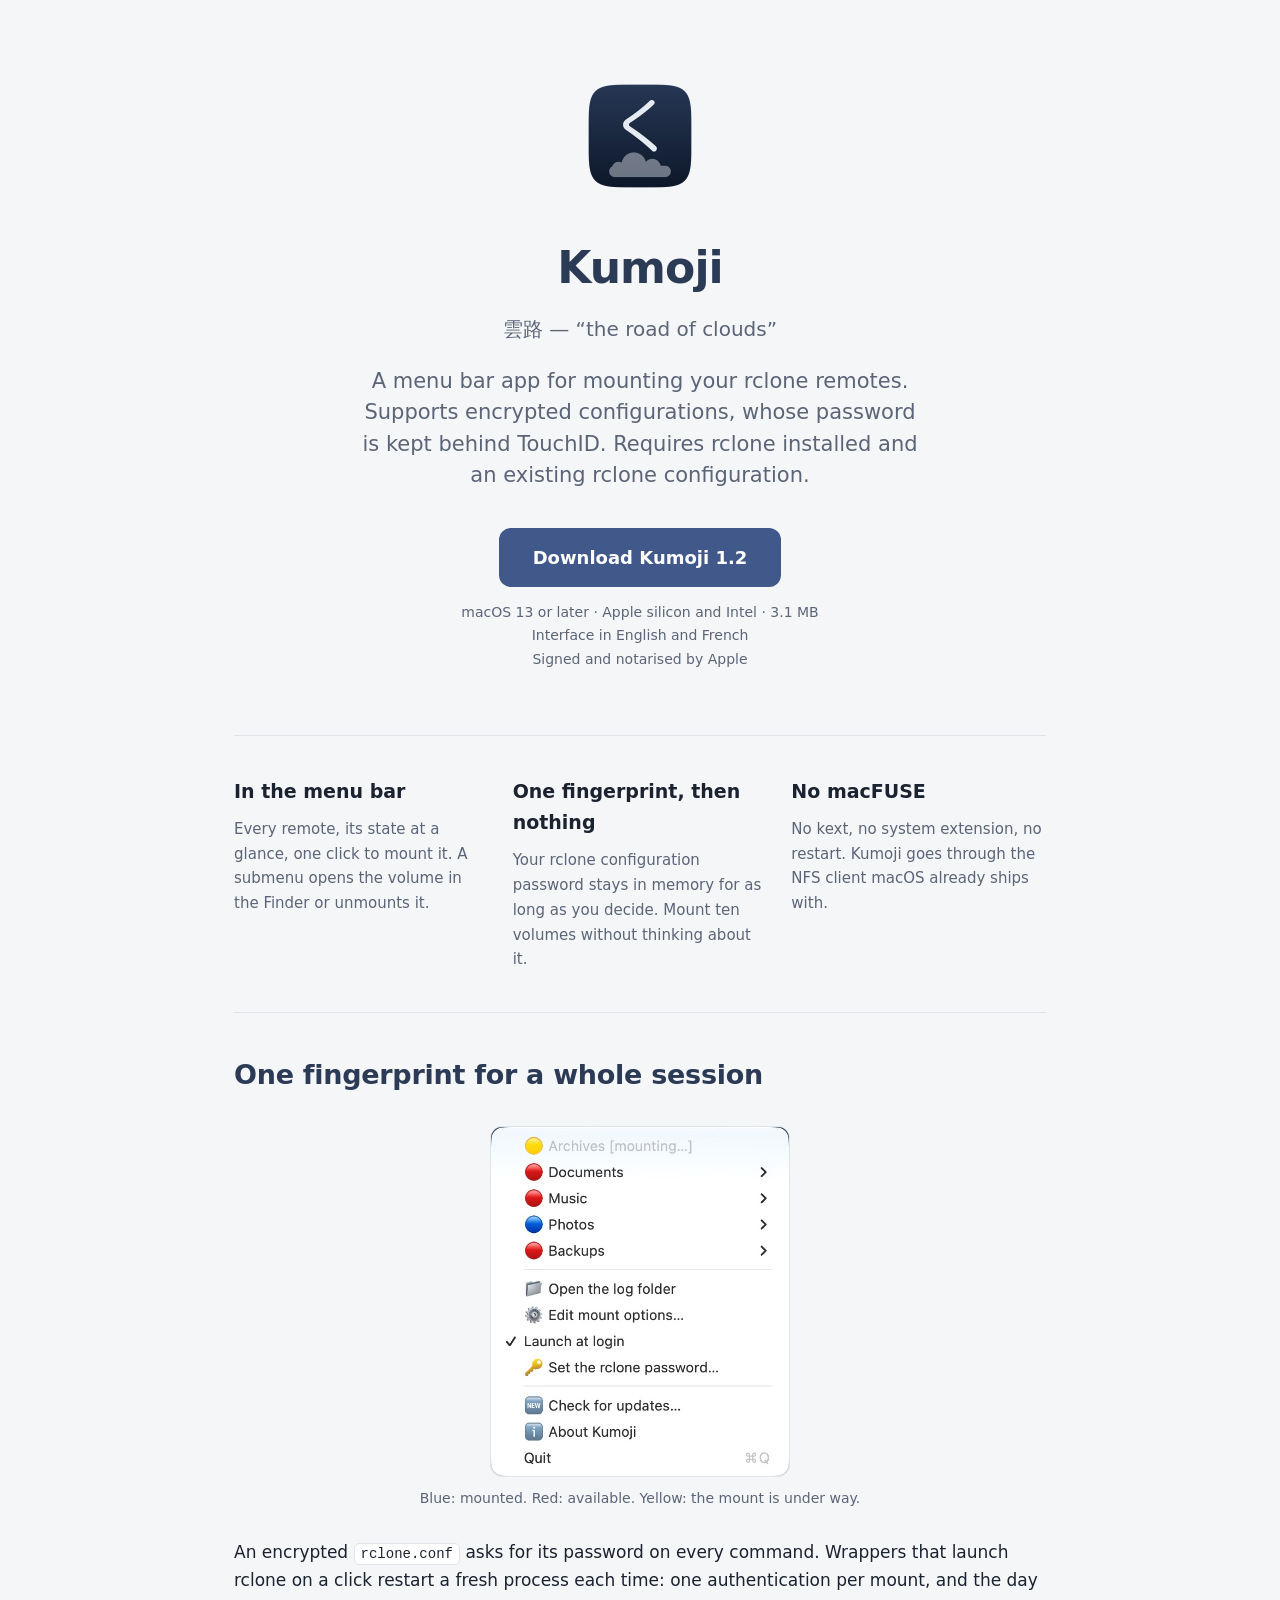
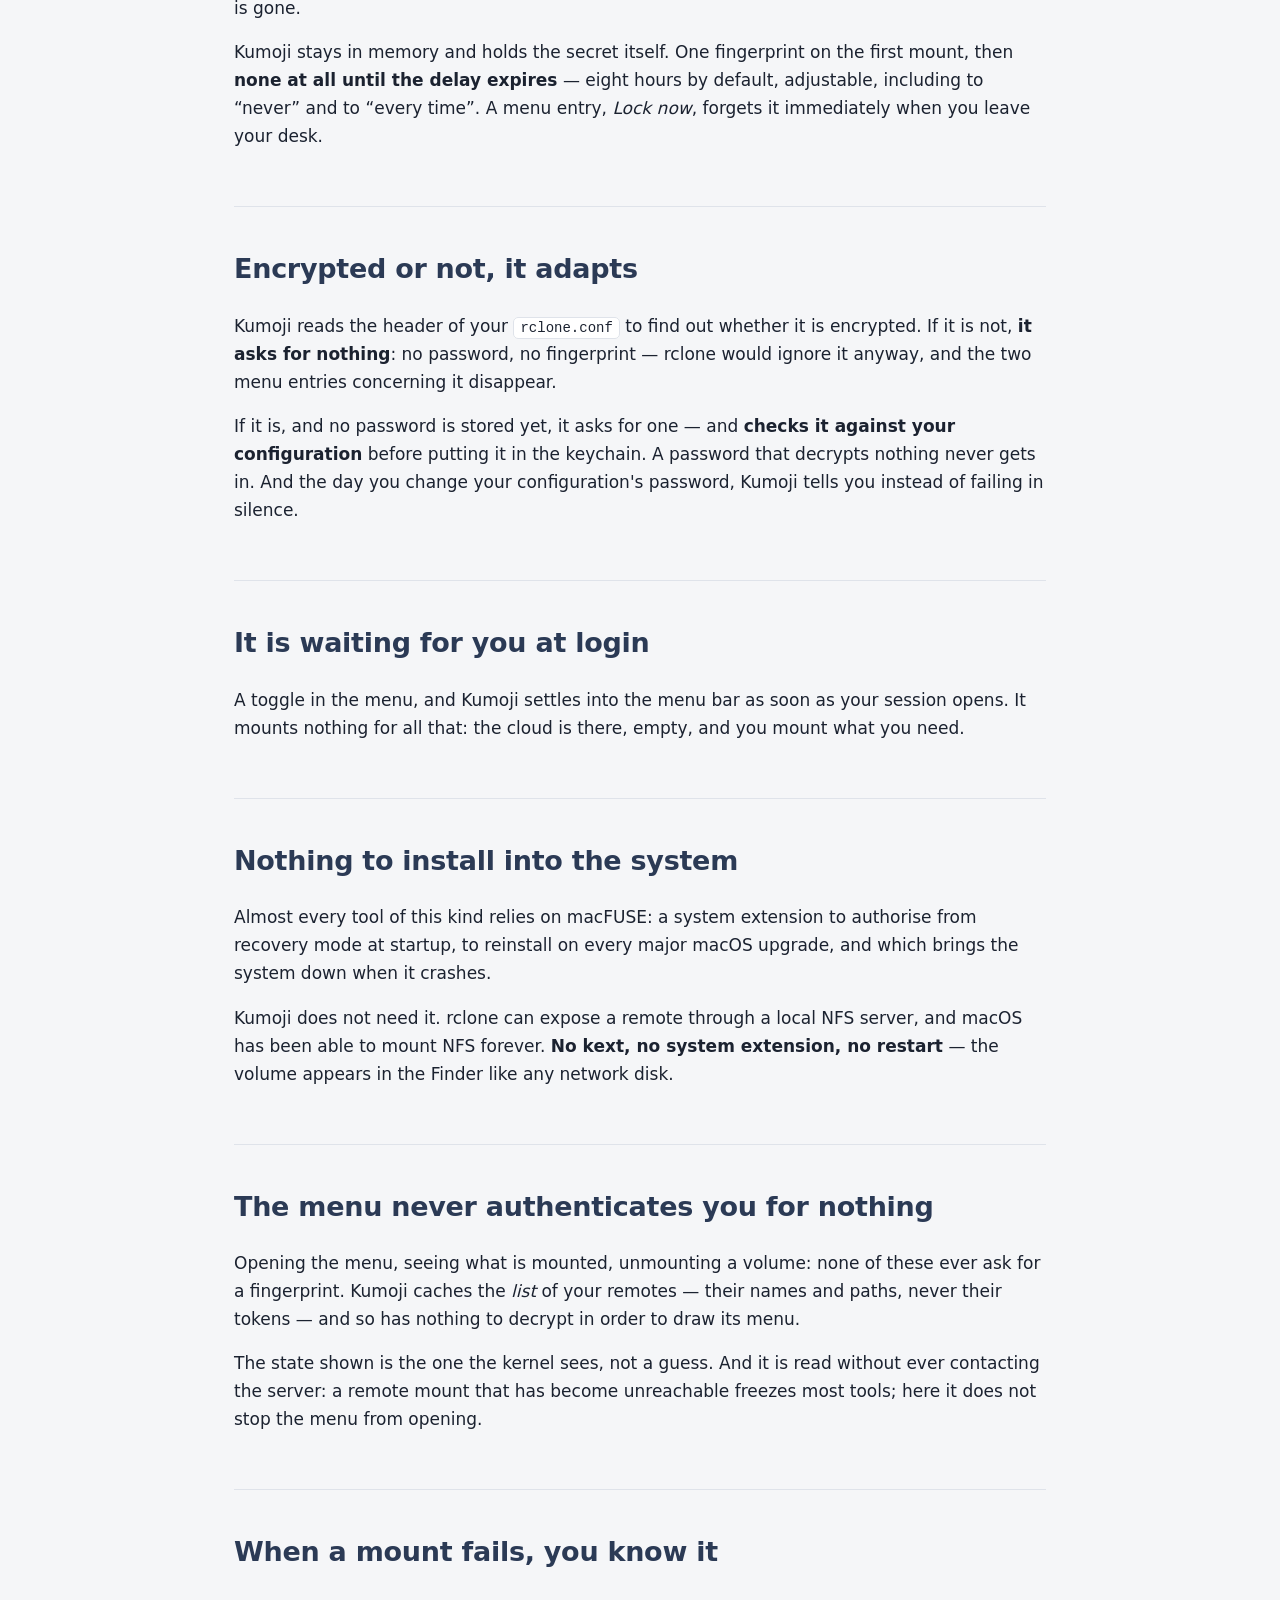
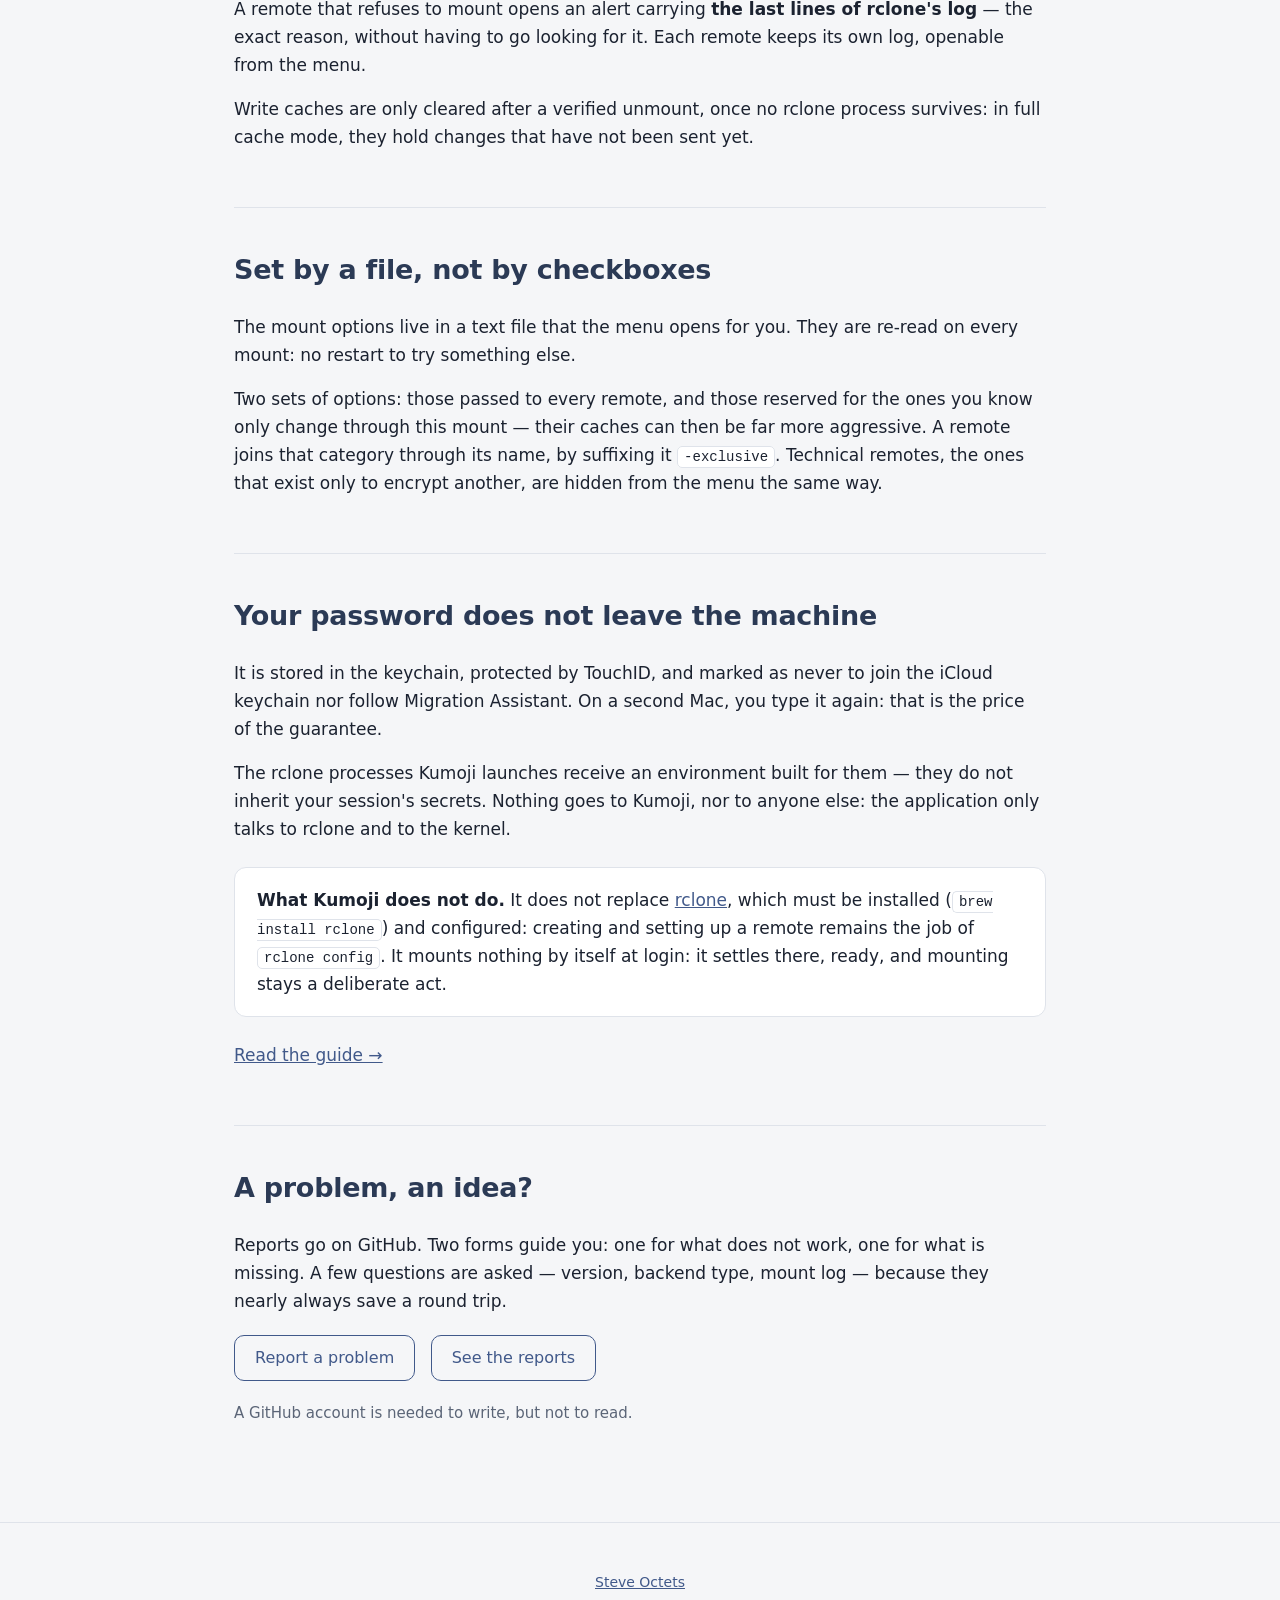
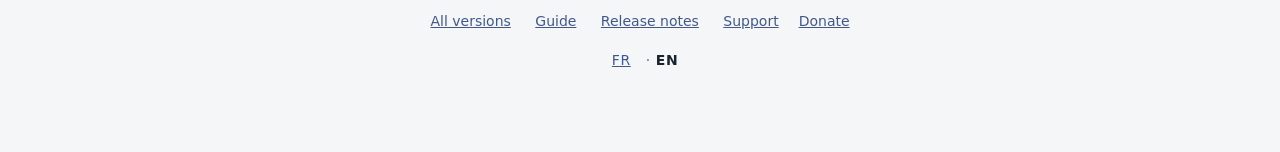
==== docs/en/index.html @ 8204e0b8 "Les sites en français et en anglais Le français reste à la racine et l'anglais va sous /en/ : quatre" ====
<!DOCTYPE html>
<html lang="en">
<head>
<meta charset="utf-8">
<meta name="viewport" content="width=device-width, initial-scale=1">
<title>Kumoji — your rclone storage, mounted from the menu bar</title>
<meta name="description" content="A menu bar app for mounting your rclone remotes. Supports encrypted configurations, with the password kept behind TouchID. Requires rclone and an existing rclone configuration.">
<link rel="icon" href="../images/icone.png">
<link rel="stylesheet" href="../style.css">
<link rel="alternate" hreflang="fr" href="https://steveoctets.github.io/kumoji/">
<link rel="alternate" hreflang="en" href="https://steveoctets.github.io/kumoji/en/">
<link rel="alternate" hreflang="x-default" href="https://steveoctets.github.io/kumoji/en/">
</head>
<body>

<header>
    <img class="icone" src="../images/icone.png" alt="Kumoji's icon: the hiragana ku, resting on a cloud">
    <h1>Kumoji</h1>
    <p class="kana">雲路 — “the road of clouds”</p>
    <p class="accroche">
        A menu bar app for mounting your rclone remotes. Supports encrypted configurations,
        whose password is kept behind TouchID. Requires rclone installed and an existing
        rclone configuration.
    </p>
    <a class="telecharger" href="https://github.com/steveoctets/kumoji/releases/latest/download/Kumoji-1.2.zip">
        Download Kumoji 1.2
    </a>
    <p class="dessous">
        macOS 13 or later · Apple silicon and Intel · 3.1 MB<br>
        Interface in English and French<br>
        Signed and notarised by Apple
    </p>
    <p class="dessous compteur" id="compteur" hidden></p>
</header>

<div class="contenu">

<section>
    <div class="trois">
        <div>
            <h3>In the menu bar</h3>
            <p>Every remote, its state at a glance, one click to mount it. A submenu opens
            the volume in the Finder or unmounts it.</p>
        </div>
        <div>
            <h3>One fingerprint, then nothing</h3>
            <p>Your rclone configuration password stays in memory for as long as you decide.
            Mount ten volumes without thinking about it.</p>
        </div>
        <div>
            <h3>No macFUSE</h3>
            <p>No kext, no system extension, no restart. Kumoji goes through the NFS client
            macOS already ships with.</p>
        </div>
    </div>
</section>

<section>
    <h2>One fingerprint for a whole session</h2>
    <figure>
        <img class="etroite" src="../images/en/menu.jpg" alt="Kumoji's menu open: the list of remotes with a coloured dot, then the configuration commands">
        <figcaption>Blue: mounted. Red: available. Yellow: the mount is under way.</figcaption>
    </figure>
    <p>
        An encrypted <code>rclone.conf</code> asks for its password on every command. Wrappers
        that launch rclone on a click restart a fresh process each time: one authentication per
        mount, and the day is gone.
    </p>
    <p>
        Kumoji stays in memory and holds the secret itself. One fingerprint on the first mount,
        then <strong>none at all until the delay expires</strong> — eight hours by default,
        adjustable, including to “never” and to “every time”. A menu entry, <em>Lock now</em>,
        forgets it immediately when you leave your desk.
    </p>
</section>

<section>
    <h2>Encrypted or not, it adapts</h2>
    <p>
        Kumoji reads the header of your <code>rclone.conf</code> to find out whether it is
        encrypted. If it is not, <strong>it asks for nothing</strong>: no password, no
        fingerprint — rclone would ignore it anyway, and the two menu entries concerning it
        disappear.
    </p>
    <p>
        If it is, and no password is stored yet, it asks for one — and <strong>checks it
        against your configuration</strong> before putting it in the keychain. A password that
        decrypts nothing never gets in. And the day you change your configuration's password,
        Kumoji tells you instead of failing in silence.
    </p>
</section>

<section>
    <h2>It is waiting for you at login</h2>
    <p>
        A toggle in the menu, and Kumoji settles into the menu bar as soon as your session
        opens. It mounts nothing for all that: the cloud is there, empty, and you mount what
        you need.
    </p>
</section>

<section>
    <h2>Nothing to install into the system</h2>
    <p>
        Almost every tool of this kind relies on macFUSE: a system extension to authorise from
        recovery mode at startup, to reinstall on every major macOS upgrade, and which brings
        the system down when it crashes.
    </p>
    <p>
        Kumoji does not need it. rclone can expose a remote through a local NFS server, and
        macOS has been able to mount NFS forever. <strong>No kext, no system extension, no
        restart</strong> — the volume appears in the Finder like any network disk.
    </p>
</section>

<section>
    <h2>The menu never authenticates you for nothing</h2>
    <p>
        Opening the menu, seeing what is mounted, unmounting a volume: none of these ever ask
        for a fingerprint. Kumoji caches the <em>list</em> of your remotes — their names and
        paths, never their tokens — and so has nothing to decrypt in order to draw its menu.
    </p>
    <p>
        The state shown is the one the kernel sees, not a guess. And it is read without ever
        contacting the server: a remote mount that has become unreachable freezes most tools;
        here it does not stop the menu from opening.
    </p>
</section>

<section>
    <h2>When a mount fails, you know it</h2>
    <p>
        A remote that refuses to mount opens an alert carrying <strong>the last lines of
        rclone's log</strong> — the exact reason, without having to go looking for it. Each
        remote keeps its own log, openable from the menu.
    </p>
    <p>
        Write caches are only cleared after a verified unmount, once no rclone process
        survives: in full cache mode, they hold changes that have not been sent yet.
    </p>
</section>

<section>
    <h2>Set by a file, not by checkboxes</h2>
    <p>
        The mount options live in a text file that the menu opens for you. They are re-read on
        every mount: no restart to try something else.
    </p>
    <p>
        Two sets of options: those passed to every remote, and those reserved for the ones you
        know only change through this mount — their caches can then be far more aggressive. A
        remote joins that category through its name, by suffixing it <code>-exclusive</code>.
        Technical remotes, the ones that exist only to encrypt another, are hidden from the
        menu the same way.
    </p>
</section>

<section>
    <h2>Your password does not leave the machine</h2>
    <p>
        It is stored in the keychain, protected by TouchID, and marked as never to join the
        iCloud keychain nor follow Migration Assistant. On a second Mac, you type it again:
        that is the price of the guarantee.
    </p>
    <p>
        The rclone processes Kumoji launches receive an environment built for them — they do
        not inherit your session's secrets. Nothing goes to Kumoji, nor to anyone else: the
        application only talks to rclone and to the kernel.
    </p>
    <div class="note" id="limites">
        <p>
            <strong>What Kumoji does not do.</strong> It does not replace
            <a href="https://rclone.org">rclone</a>, which must be installed
            (<code>brew install rclone</code>) and configured: creating and setting up a remote
            remains the job of <code>rclone config</code>. It mounts nothing by itself at
            login: it settles there, ready, and mounting stays a deliberate act.
        </p>
    </div>
    <p><a href="guide.html">Read the guide →</a></p>
</section>

<section id="support">
    <h2>A problem, an idea?</h2>
    <p>
        Reports go on GitHub. Two forms guide you: one for what does not work, one for what is
        missing. A few questions are asked — version, backend type, mount log — because they
        nearly always save a round trip.
    </p>
    <p>
        <a class="bouton-second" href="https://github.com/steveoctets/kumoji/issues/new/choose">
            Report a problem
        </a>
        <a class="bouton-second" href="https://github.com/steveoctets/kumoji/issues">
            See the reports
        </a>
    </p>
    <p style="font-size:15px; color:var(--encre-douce);">
        A GitHub account is needed to write, but not to read.
    </p>
</section>

</div>

<footer>
    <p><a href="https://steveoctets.github.io/en/">Steve Octets</a></p>
    <p>
        <a href="https://github.com/steveoctets/kumoji/releases">All versions</a>
        <a href="guide.html">Guide</a>
        <a href="versions.html">Release notes</a>
        <a href="https://github.com/steveoctets/kumoji/issues">Support</a><a href="https://ko-fi.com/steveoctets">Donate</a>
    </p>
    <p class="langues"><a href="../" onclick="try{localStorage.setItem('langue','fr')}catch(e){}">FR</a> · <strong>EN</strong></p>
</footer>

<script>
// Le nombre de téléchargements, demandé à GitHub. En cas d'échec — hors ligne,
// quota d'appels dépassé — on n'affiche rien : mieux vaut un silence qu'un
// message d'erreur sur une page de présentation.
fetch('https://api.github.com/repos/steveoctets/kumoji/releases')
    .then(reponse => reponse.ok ? reponse.json() : Promise.reject())
    .then(versions => {
        const total = versions.reduce((somme, version) =>
            somme + version.assets.reduce((n, fichier) => n + fichier.download_count, 0), 0);
        if (total < 1) return;
        const element = document.getElementById('compteur');
        element.textContent = total.toLocaleString(document.documentElement.lang)
            + (total > 1 ? ' downloads' : ' download');
        element.hidden = false;
    })
    .catch(() => {});
</script>

<script>
// La langue du visiteur, une fois pour toutes.
//
// Le choix explicite l'emporte et se souvient ; à défaut, on suit le navigateur. La page
// française est le contenu, pas une page de redirection : un robot qui n'exécute pas ce
// script voit du vrai texte, et le hreflang ci-dessus lui dit où trouver l'autre version.
(function () {
    var choix = null;
    try { choix = localStorage.getItem('langue'); } catch (e) {}
    var ici = document.documentElement.lang;
    var voulue = choix || (navigator.language || 'en').slice(0, 2).toLowerCase();
    if (voulue !== 'fr') { voulue = 'en'; }
    if (voulue === ici) { return; }
    var autre = document.querySelector('link[rel=alternate][hreflang=' + voulue + ']');
    if (autre) { location.replace(autre.href); }
})();
</script>

</body>
</html>
---- docs/style.css ----
/* Kumoji — la palette de l'icône : ardoise, blanc bleuté. */
:root {
    color-scheme: light dark;
    --fond: #f5f6f8;
    --fond-carte: #ffffff;
    --encre: #1b2230;
    --encre-douce: #5b6577;
    --vert: #2b3a55;
    --accent-clair: #41598a;
    --trait: #dfe3ea;
}
@media (prefers-color-scheme: dark) {
    :root {
        --fond: #151e2e;
        --fond-carte: #1e2941;
        --encre: #e4eaf2;
        --encre-douce: #a0abbf;
        --vert: #e4eaf2;
        --accent-clair: #8fb0e2;
        --trait: #2b3a55;
    }
}

* { box-sizing: border-box; }

body {
    margin: 0;
    font: 17px/1.65 -apple-system, BlinkMacSystemFont, "Segoe UI", system-ui, sans-serif;
    color: var(--encre);
    background: var(--fond);
    -webkit-font-smoothing: antialiased;
}

.contenu { max-width: 860px; margin: 0 auto; padding: 0 24px; }

/* En-tête */
header { text-align: center; padding: 72px 24px 48px; }
header img.icone { width: 128px; height: 128px; border-radius: 28px; }
header h1 {
    font-size: 44px; margin: 24px 0 8px; letter-spacing: -0.02em;
    color: var(--vert);
}
header .kana { font-size: 20px; color: var(--encre-douce); margin: 0 0 20px; }
header p.accroche {
    font-size: 21px; line-height: 1.5; color: var(--encre-douce);
    max-width: 560px; margin: 0 auto 36px;
}

/* Le bouton de téléchargement */
.telecharger {
    display: inline-block; padding: 15px 34px; border-radius: 12px;
    background: var(--accent-clair); color: #fff; text-decoration: none;
    font-size: 18px; font-weight: 600;
    transition: transform .12s ease, filter .12s ease;
}
@media (prefers-color-scheme: dark) { .telecharger { color: #12211a; } }
.telecharger:hover { transform: translateY(-1px); filter: brightness(1.08); }
.dessous { font-size: 14px; color: var(--encre-douce); margin-top: 14px; }

/* Sections */
section { padding: 40px 0; border-top: 1px solid var(--trait); }
h2 { font-size: 27px; margin: 0 0 20px; letter-spacing: -0.01em; color: var(--vert); }
h3 { font-size: 19px; margin: 32px 0 10px; }
p { margin: 0 0 16px; }
a { color: var(--accent-clair); }

figure { margin: 28px 0; }
figure img {
    width: 100%; border-radius: 12px; border: 1px solid var(--trait);
    display: block;
}
figcaption {
    font-size: 14px; color: var(--encre-douce); margin-top: 10px;
    text-align: center;
}

.trois { display: grid; gap: 24px; grid-template-columns: repeat(auto-fit, minmax(230px, 1fr)); }
.trois h3 { margin-top: 0; }
.trois p { font-size: 15px; color: var(--encre-douce); margin: 0; }

ul, ol { padding-left: 22px; }
li { margin-bottom: 9px; }

/* Un bloc de configuration : le fond et la bordure appartiennent au bloc, pas à
   chacune de ses lignes — d'où le code neutralisé à l'intérieur. */
pre {
    background: var(--fond-carte); border: 1px solid var(--trait);
    border-radius: 12px; padding: 16px 20px; margin: 24px 0;
    overflow-x: auto;
}
pre code { background: none; border: 0; padding: 0; font-size: 13.5px; }

code {
    font: 14px ui-monospace, SFMono-Regular, Menlo, monospace;
    background: var(--fond-carte); padding: 2px 6px; border-radius: 5px;
    border: 1px solid var(--trait);
}

.note {
    background: var(--fond-carte); border: 1px solid var(--trait);
    border-radius: 12px; padding: 18px 22px; margin: 24px 0;
}
.note p:last-child { margin-bottom: 0; }

/* Le sélecteur de langue : présent, jamais mis en avant. La langue en cours est en
   gras plutôt que grisée — c'est un repère, pas un bouton désactivé. */
.langues { margin-top: 14px; font-size: 14px; letter-spacing: 0.04em; }
.langues strong { color: var(--encre); font-weight: 600; }

footer {
    text-align: center; padding: 48px 24px 64px;
    color: var(--encre-douce); font-size: 14px;
    border-top: 1px solid var(--trait); margin-top: 40px;
}
footer a { margin: 0 10px; }

nav.retour { padding-top: 28px; font-size: 15px; }

/* Le compteur de téléchargements : présent, mais qui ne réclame pas l'attention. */
.compteur { margin-top: 6px; opacity: .75; }

/* Deux captures côte à côte, qui s'empilent quand la place manque. */
.deux-colonnes {
    display: grid; gap: 14px;
    grid-template-columns: repeat(auto-fit, minmax(260px, 1fr));
    align-items: start;
}

/* Une capture étroite — un menu, une palette — n'a rien à gagner à être
   étirée sur toute la largeur : elle s'affiche à sa taille, centrée. */
figure img.etroite {
    max-width: 300px; margin: 0 auto;
}

/* Une capture prise en résolution logique : l'étirer la rendrait floue. Elle
   s'affiche à sa taille, et ne rétrécit que si la fenêtre l'exige. */
figure img.native {
    width: auto; max-width: 100%; margin: 0 auto;
}

/* Un bouton de second rang : présent sans concurrencer le téléchargement. */
.bouton-second {
    display: inline-block; margin: 4px 10px 4px 0; padding: 9px 20px;
    border: 1px solid var(--accent-clair); border-radius: 10px;
    color: var(--accent-clair); text-decoration: none; font-size: 16px;
    transition: background .12s ease, color .12s ease;
}
.bouton-second:hover { background: var(--accent-clair); color: var(--fond-carte); }
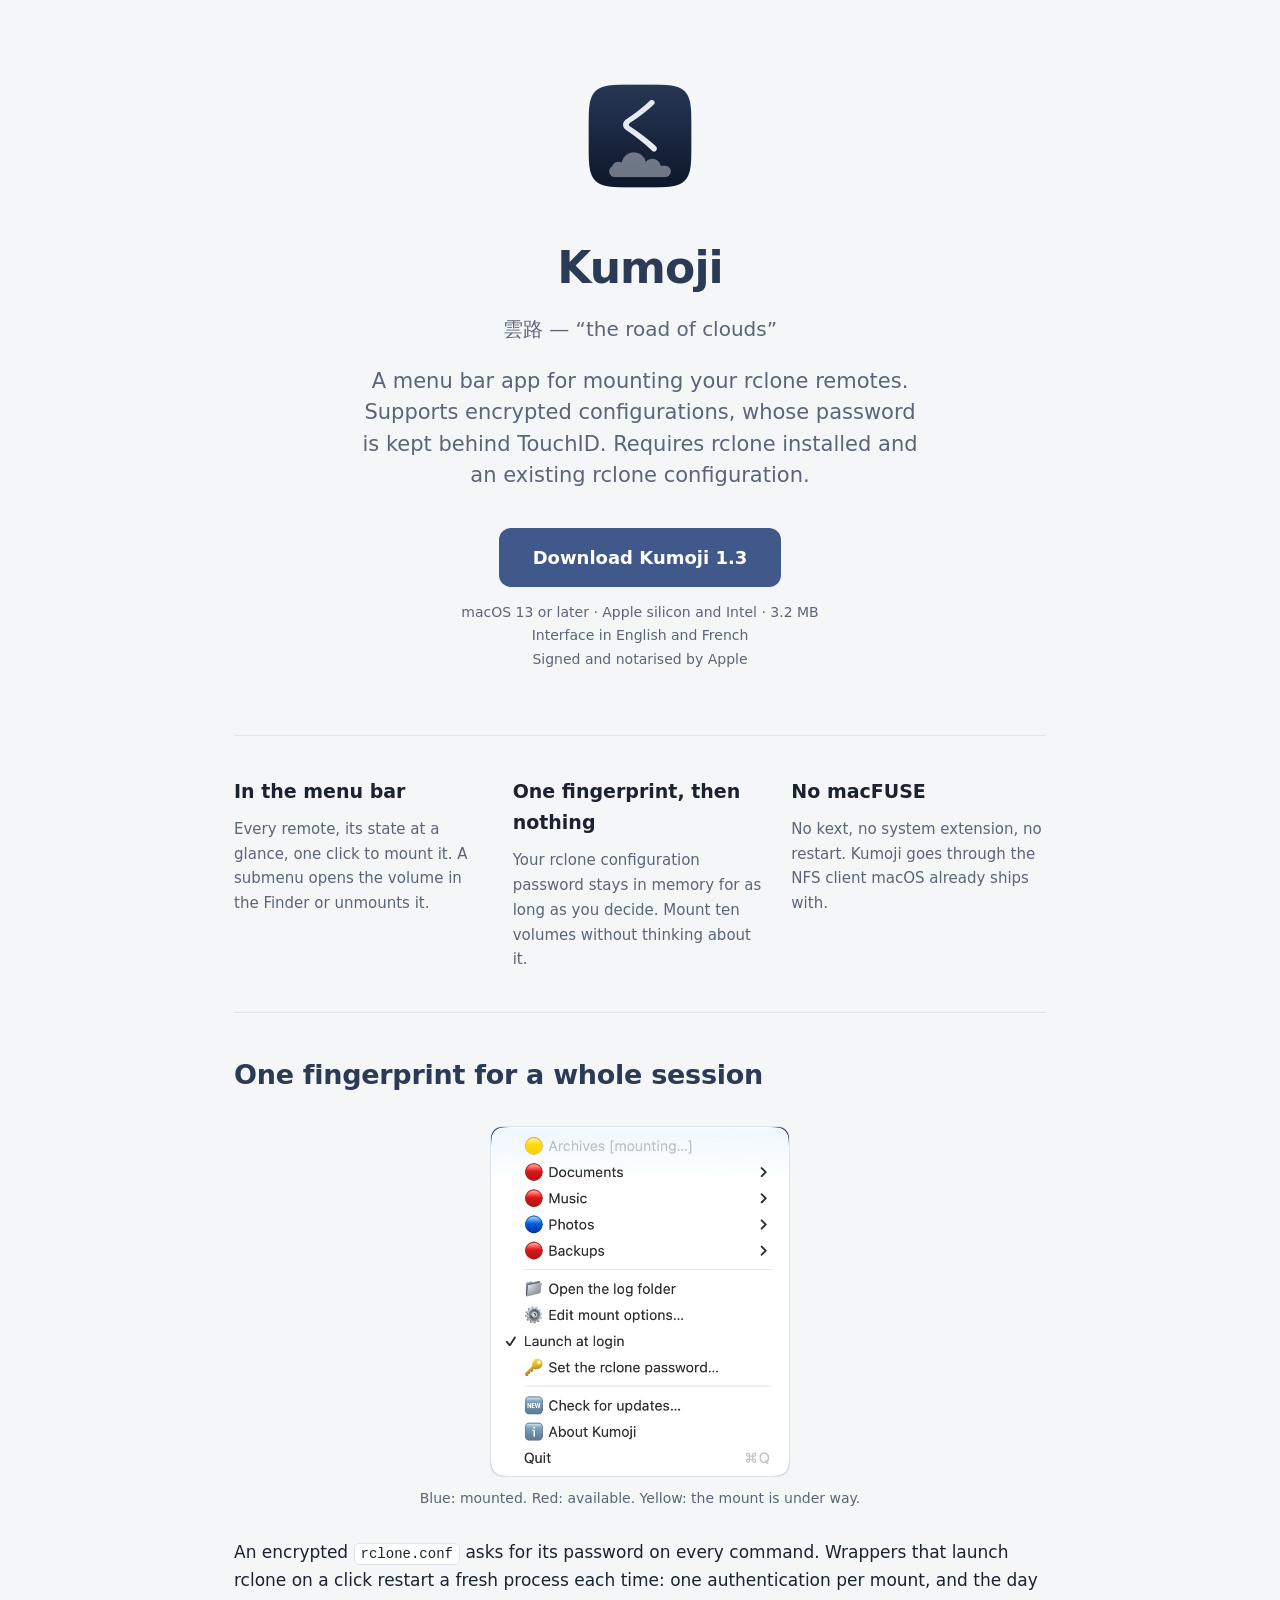
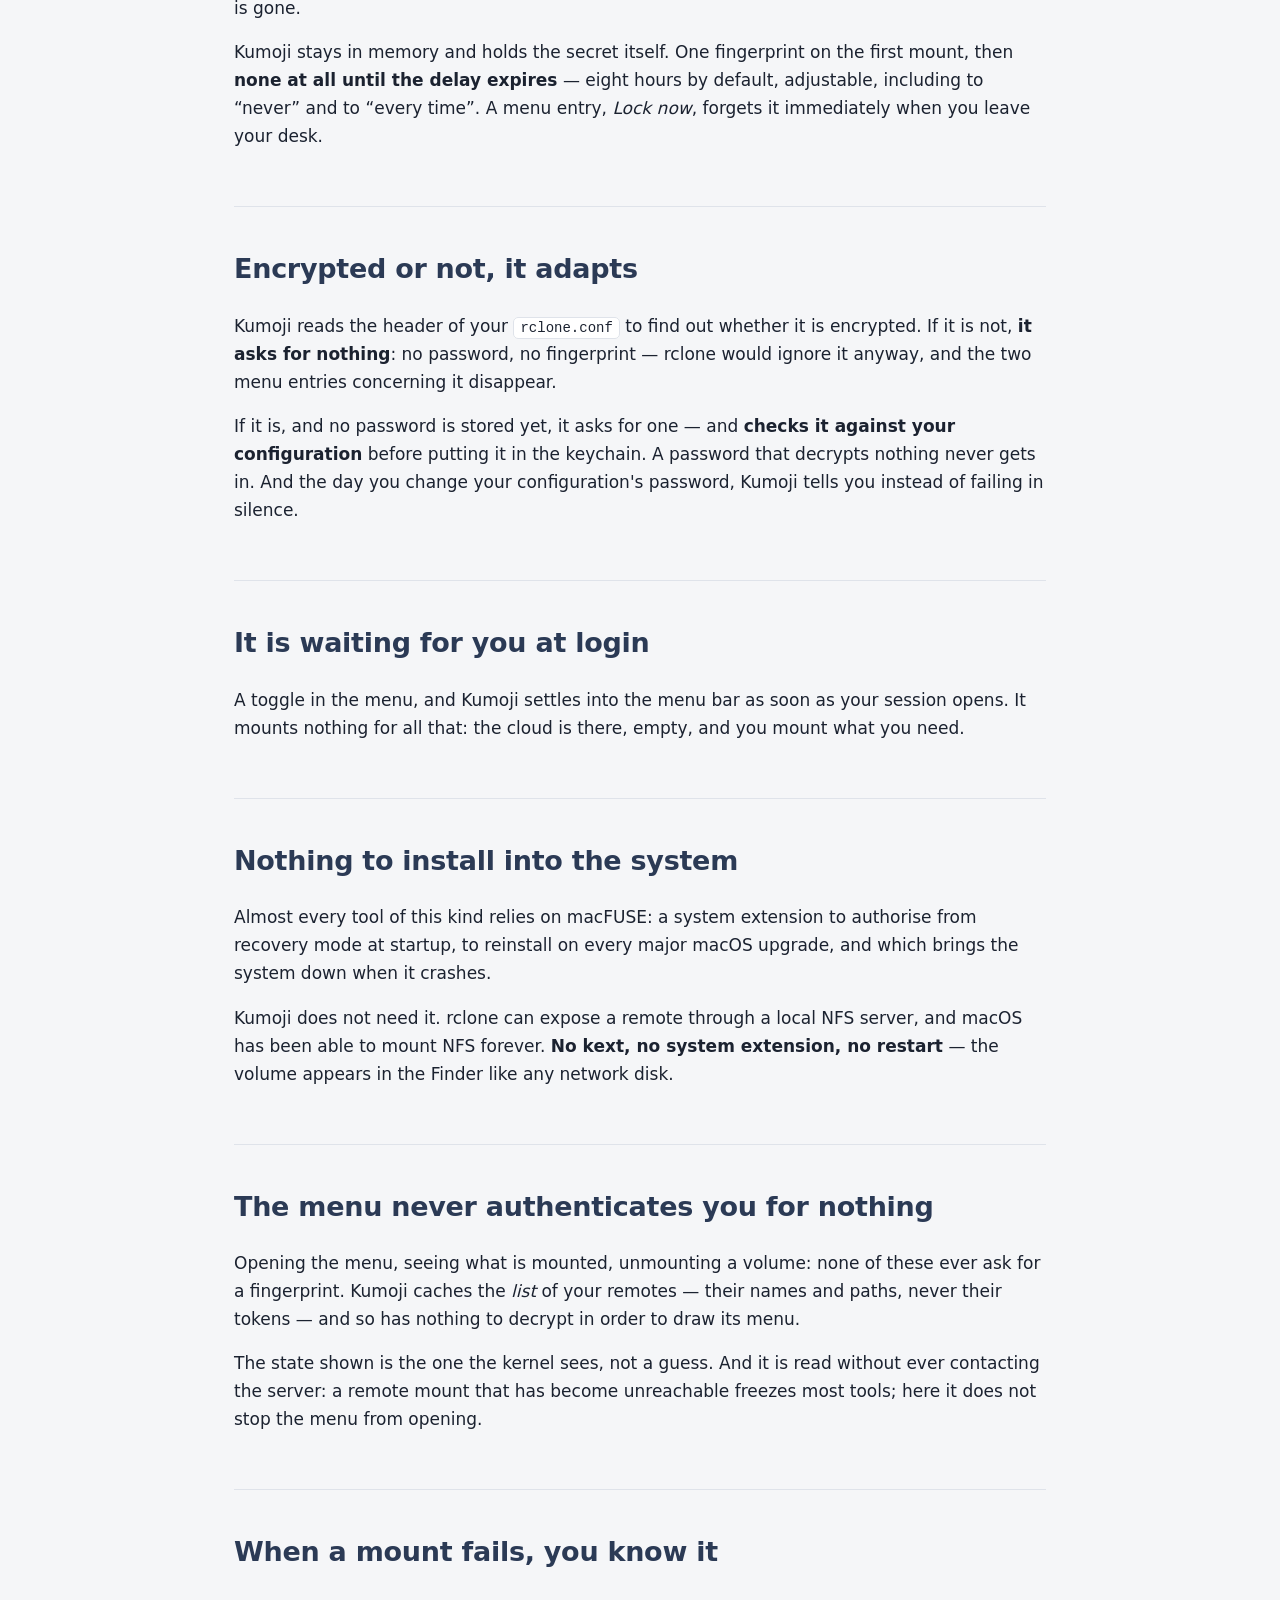
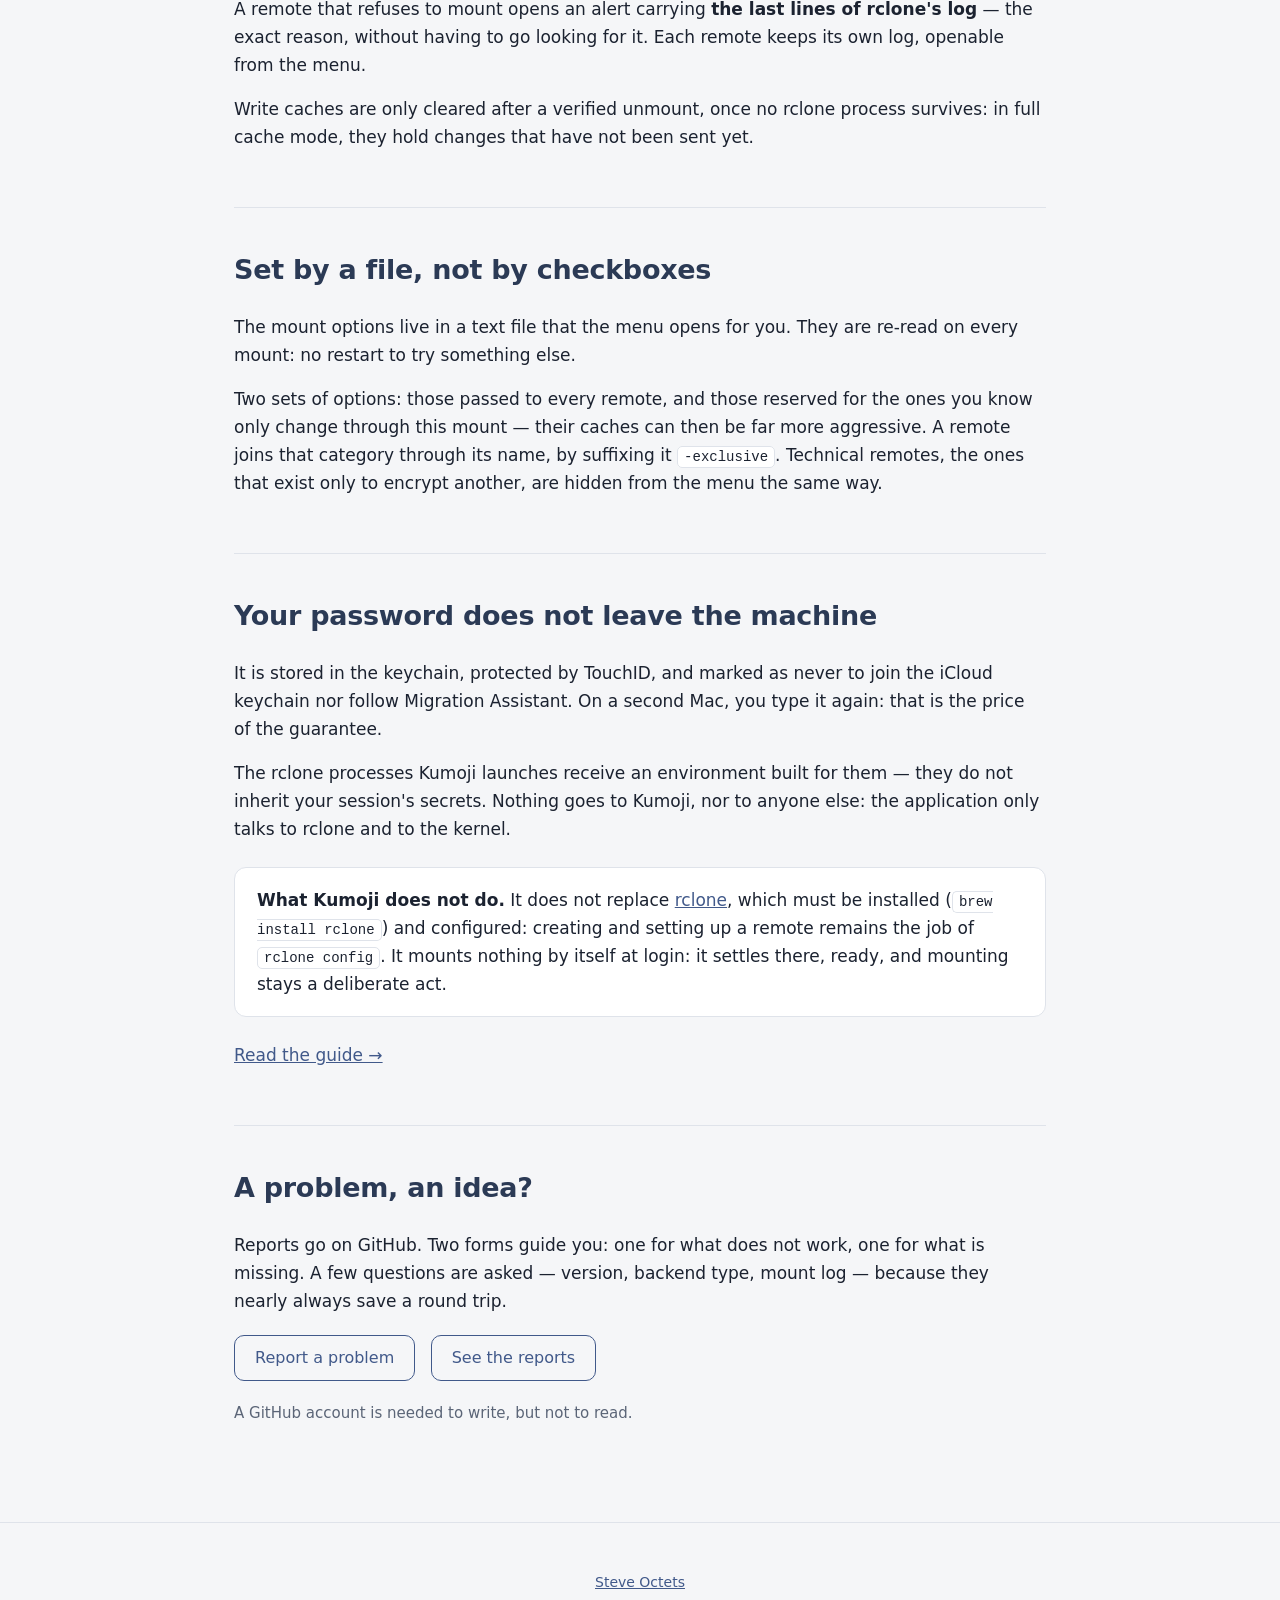
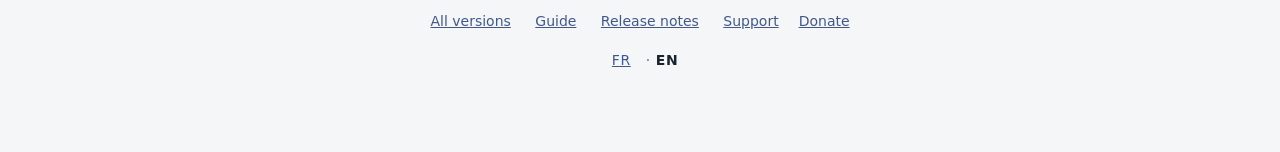
==== commit 5afeeacb: "Kumoji 1.3 Co-Authored-By: Claude Opus 5.5 <noreply@anthropic.com>" ====
--- a/docs/en/index.html
+++ b/docs/en/index.html
@@ -22,11 +22,11 @@
         whose password is kept behind TouchID. Requires rclone installed and an existing
         rclone configuration.
     </p>
-    <a class="telecharger" href="https://github.com/steveoctets/kumoji/releases/latest/download/Kumoji-1.2.zip">
-        Download Kumoji 1.2
+    <a class="telecharger" href="https://github.com/steveoctets/kumoji/releases/latest/download/Kumoji-1.3.zip">
+        Download Kumoji 1.3
     </a>
     <p class="dessous">
-        macOS 13 or later · Apple silicon and Intel · 3.1 MB<br>
+        macOS 13 or later · Apple silicon and Intel · 3.2 MB<br>
         Interface in English and French<br>
         Signed and notarised by Apple
     </p>
